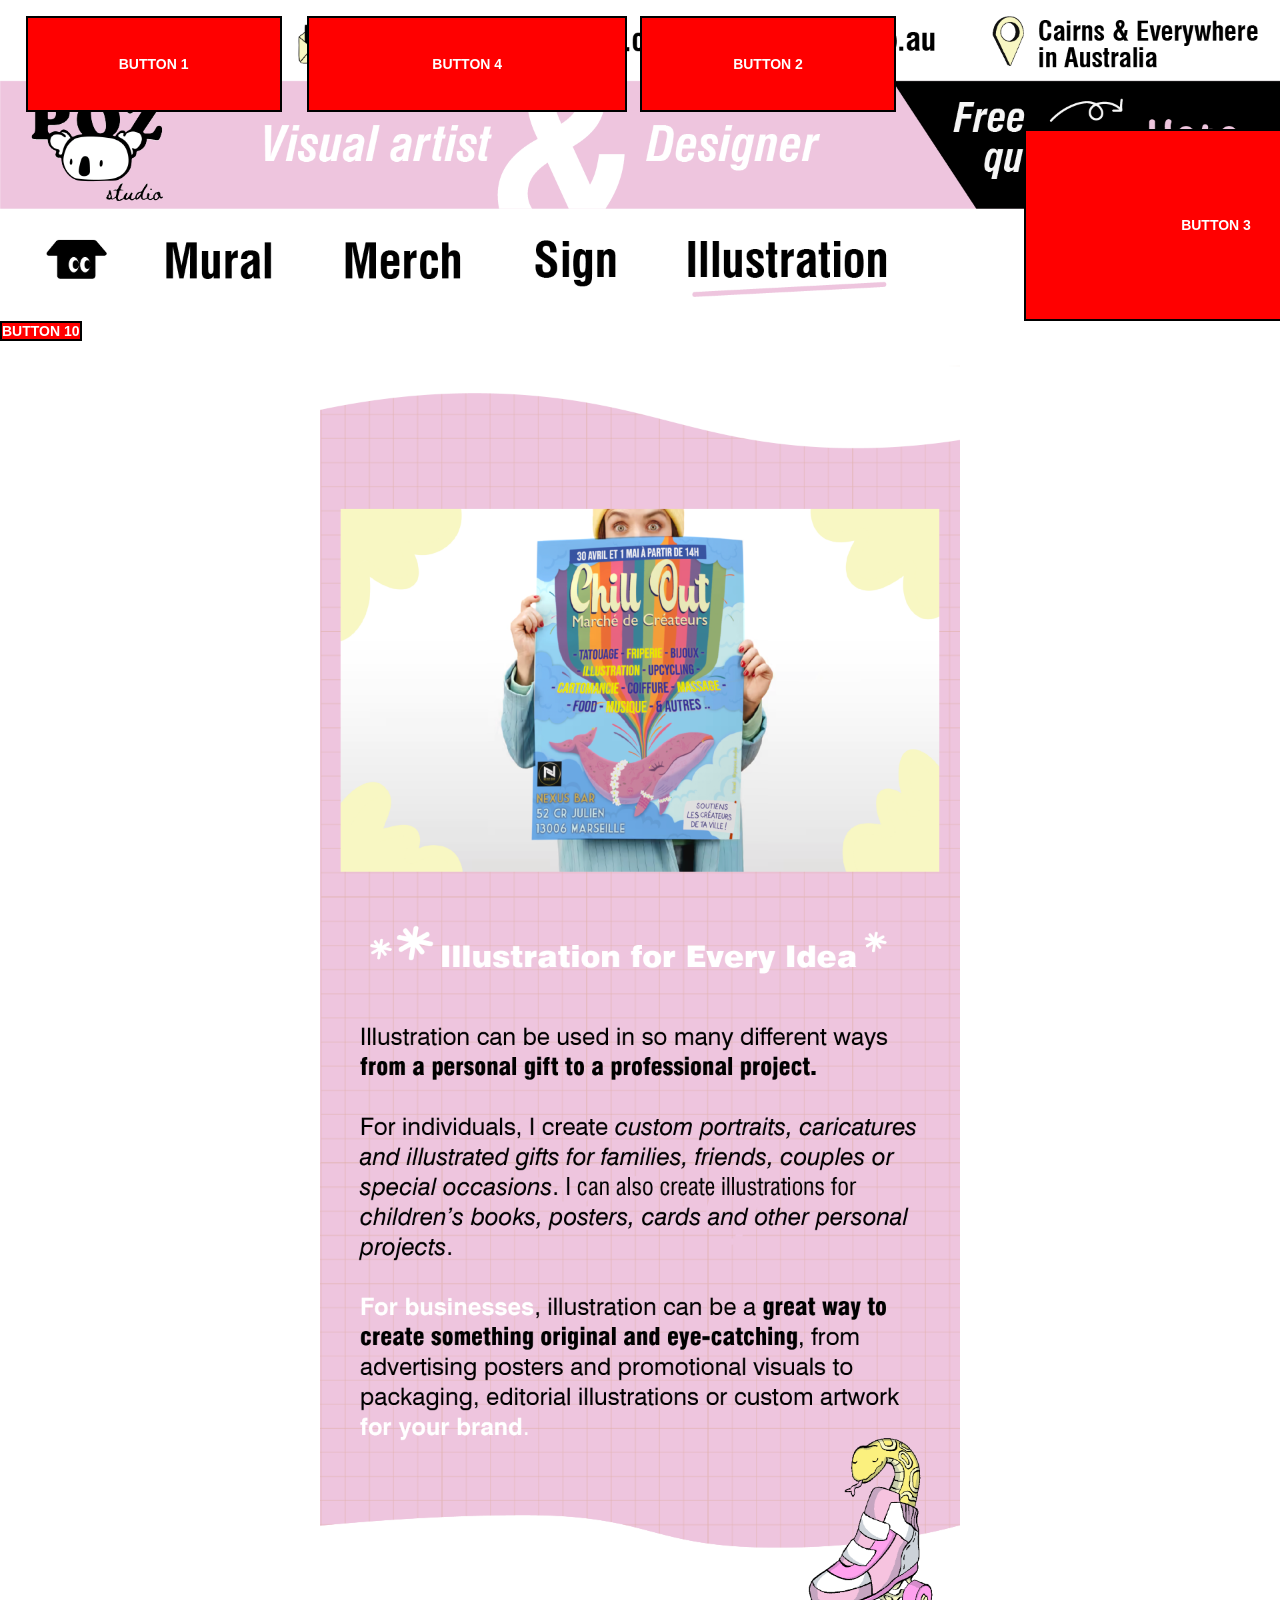
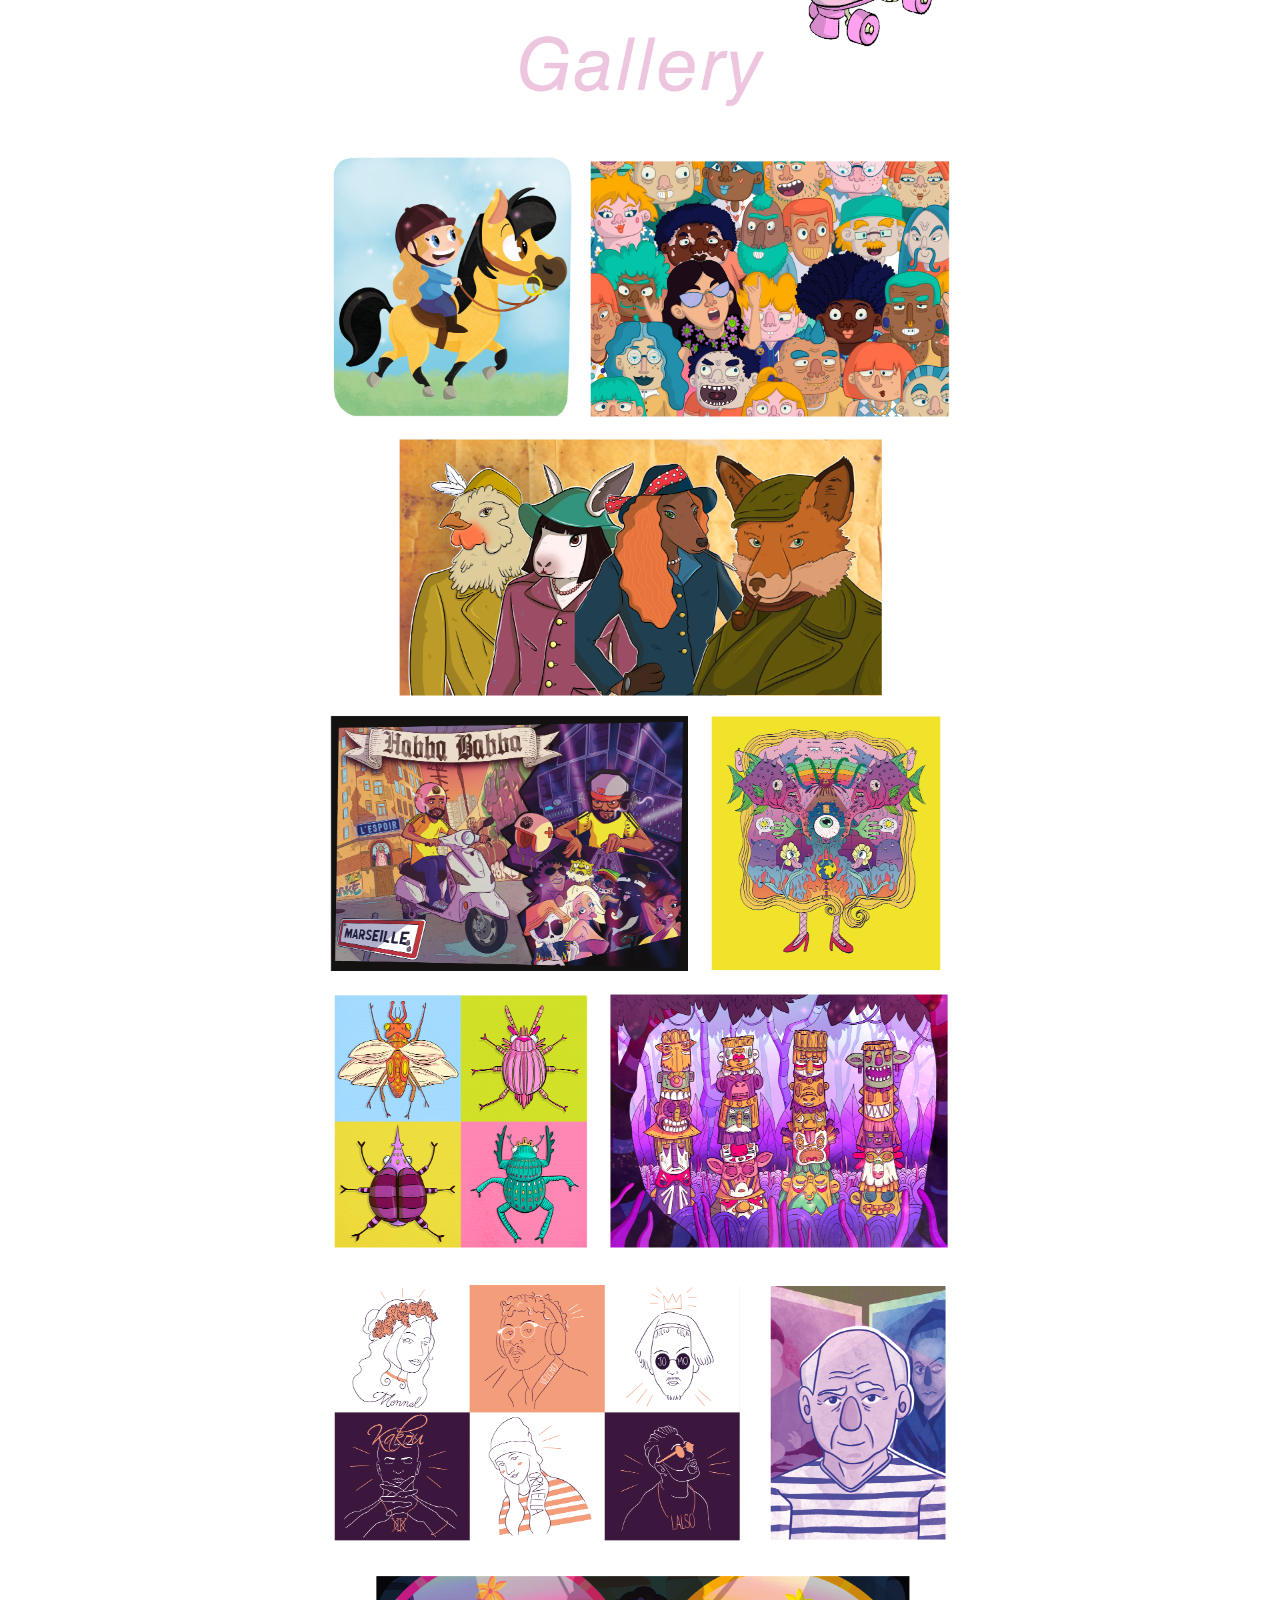
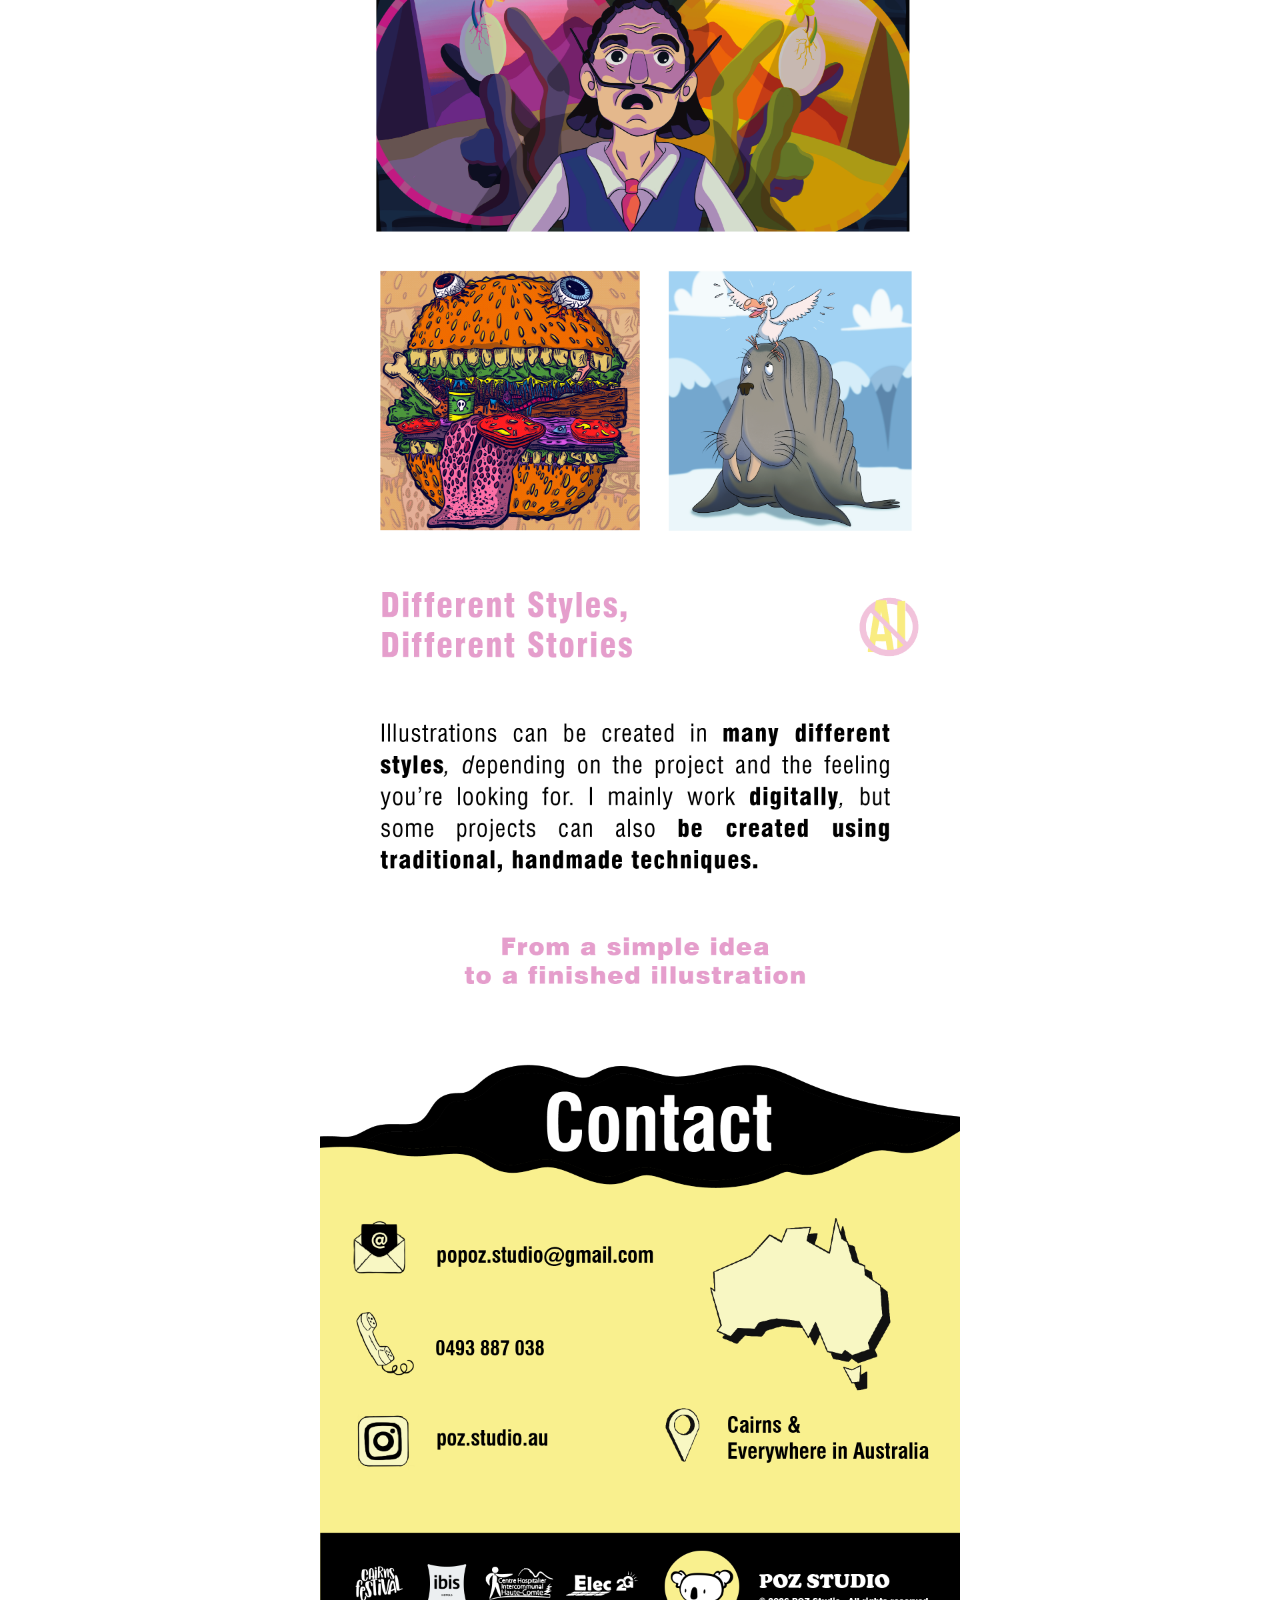
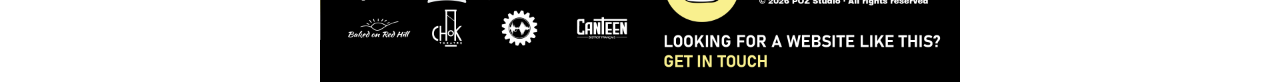
==== illustration.html @ 48303faa "Add files via upload" ====
<!DOCTYPE html>
<html lang="fr">
<head>
    <meta charset="UTF-8">
    <meta name="viewport" content="width=device-width, initial-scale=1.0">

    <title>POZ Studio</title>

    <link rel="icon" type="image/x-icon" href="favicon.ico">

    <link rel="stylesheet" href="style.css">
</head>

<body>

    <!-- =========================
         HEADER
         ========================= -->

    <header class="site-header">

        <img src="header-illustration.png" alt="Header">

        <!-- BOUTONS DU HEADER -->

        <a href="tel:+61493887038" class="hotspot header-button-1">
            BUTTON 1
        </a>

        <a href="https://www.instagram.com/poz.studio.au/" class="hotspot header-button-2">
            BUTTON 2
        </a>

        <a href="quote.html" class="hotspot header-button-3">
            BUTTON 3
        </a>

        <a href="mailto:popoz.studio@gmail.com?subject=Contact&body=Hi%20Pauline%21" class="hotspot header-button-4">
            BUTTON 4
        </a>

        <a href="index.html" class="hotspot header-button-5">
            BUTTON 5
        </a>

        <a href="mural.html" class="hotspot header-button-6">
            BUTTON 6
        </a>

        <a href="merch.html" class="hotspot header-button-7">
            BUTTON 7
        </a>

        <a href="sign.html" class="hotspot header-button-8">
            BUTTON 8
        </a>

        <a href="illustration.html" class="hotspot header-button-9">
            BUTTON 9
        </a>
<a href="index.html" class="hotspot header-button-10">
    BUTTON 10
</a>
    </header>


    <!-- =========================
         CORPS DU SITE
         ========================= -->

    <main>

        <div class="body-container">

            <img
                src="illustration.png"
                alt="Illustration"
                class="body-image"
            >

        </div>

    </main>

</body>
</html>
---- style.css ----
/* ========================================
   RESET
   ======================================== */

* {
    box-sizing: border-box;
}

html,
body {
    margin: 0;
    padding: 0;
}

body {
    background: white;
}


/* ========================================
   HEADER
   ======================================== */

.site-header {
    position: relative;
    width: 100%;
}

.site-header > img {
    display: block;
    width: 100%;
    height: auto;
}


/* ========================================
   CORPS DU SITE
   ======================================== */

.body-container {
    position: relative;

    width: 50%;
    max-width: 1920px;

    margin: 0 auto;
}

.body-image {
    display: block;

    width: 100%;
    height: auto;
}


/* ========================================
   GIF
   ======================================== */

.gif-container {
    position: relative;
}

.gif-image {
    display: block;

    width: 100%;
    height: auto;
}


/* ========================================
   BOUTONS
   ======================================== */

.hotspot {
    position: absolute;

    display: flex;
    align-items: center;
    justify-content: center;

    background: red;
    color: white;

    text-decoration: none;
    font-family: Arial, sans-serif;
    font-size: 14px;
    font-weight: bold;

    border: 2px solid black;

    cursor: pointer;

    z-index: 10;
}


/* ========================================
   BOUTONS DU HEADER
   ======================================== */

.header-button-1 {
    left: 2%;
    top: 5%;

    width: 20%;
    height: 30%;
}


.header-button-2 {
    left: 50%;
    top: 5%;

    width: 20%;
    height: 30%;
}


.header-button-3 {
    left: 80%;
    top: 40%;

    width: 30%;
    height: 60%;
}


.header-button-4 {
    left: 24%;
    top: 5%;

    width: 25%;
    height: 30%;
}


/* ========================================
   BOUTONS DU CORPS
   ======================================== */

.body-button-1 {
    left: 35%;
    top: 38.5%;

    width: 30%;
    height: 2.5%;
}


.body-button-2 {
    left: 35%;
    top: 42%;

    width: 30%;
    height: 2.5%;
}


.body-button-3 {
    left: 35%;
    top: 45%;

    width: 30%;
    height: 2.5%;
}


.body-button-4 {
    left: 35%;
    top: 48%;

    width: 30%;
    height: 2.5%;
}


/* ========================================
   MOBILE
   ======================================== */

@media (max-width: 768px) {

    .body-container {
        width: 100%;
    }

}
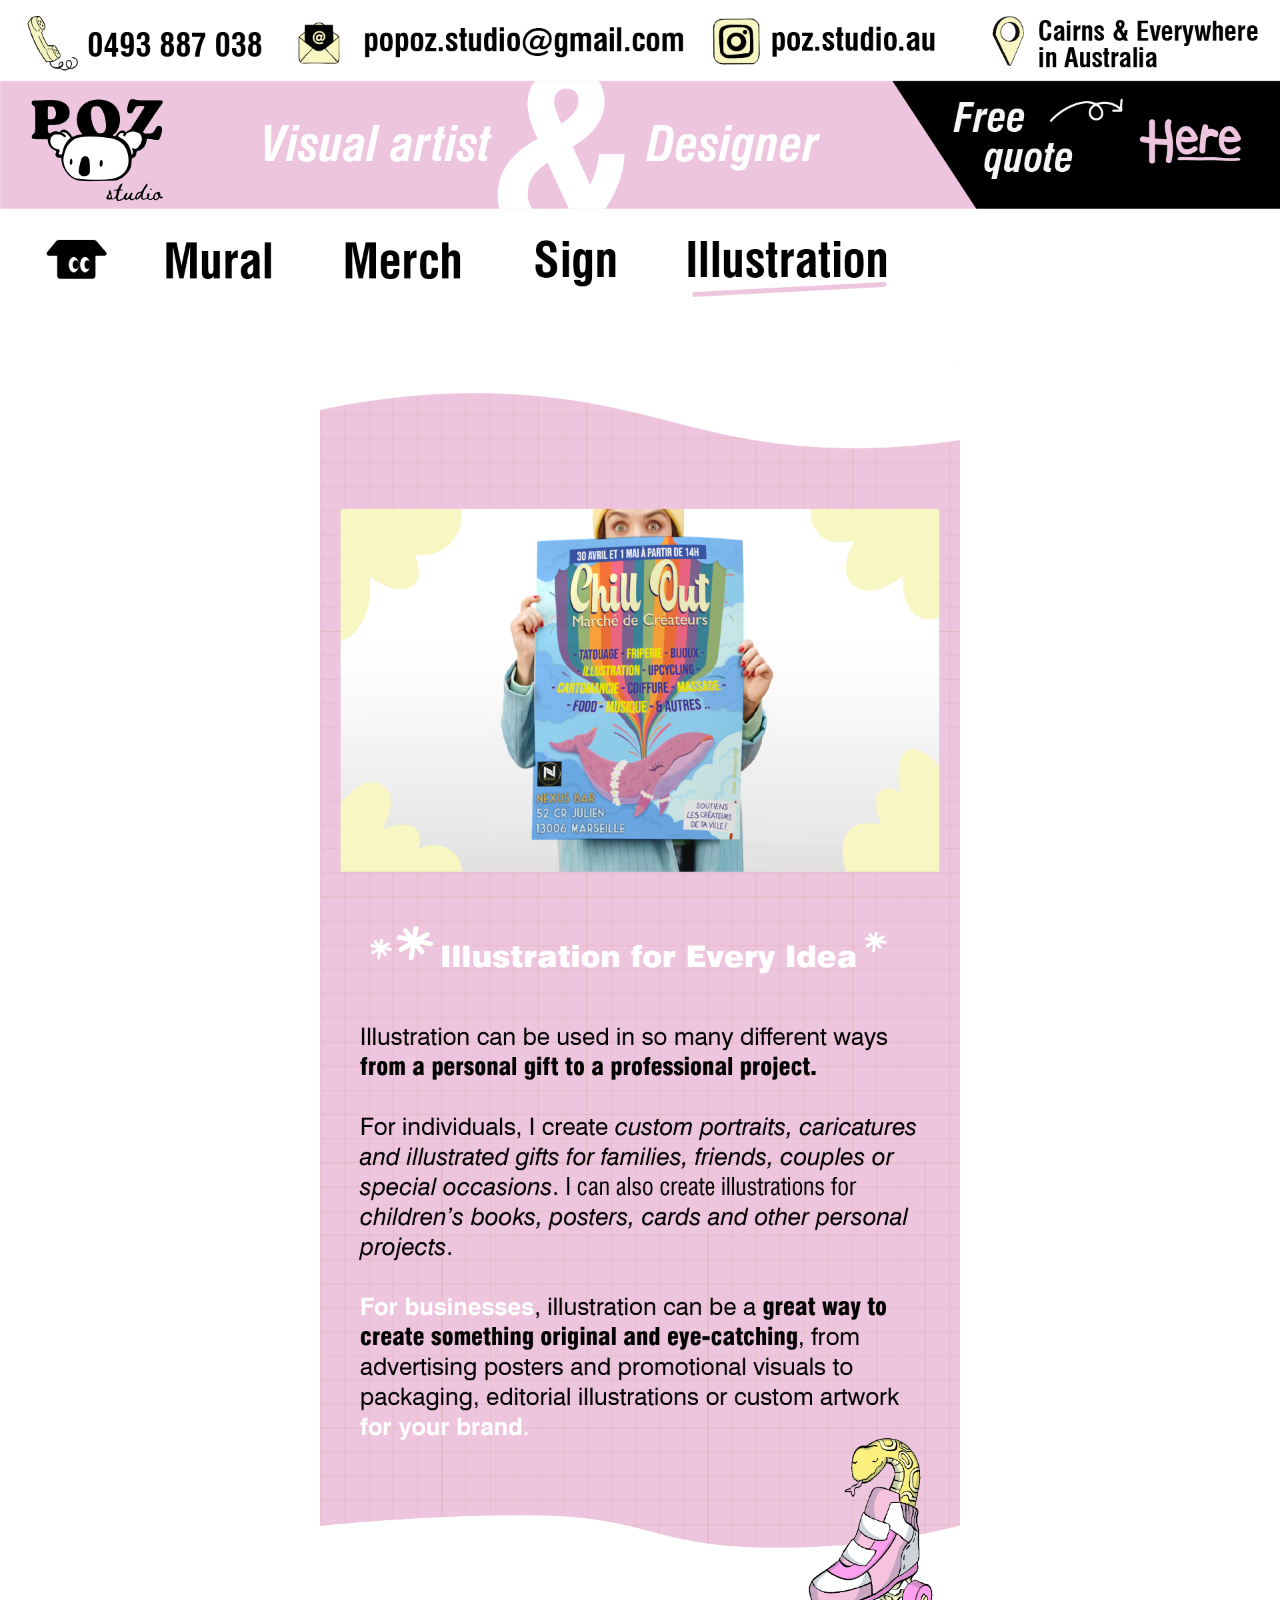
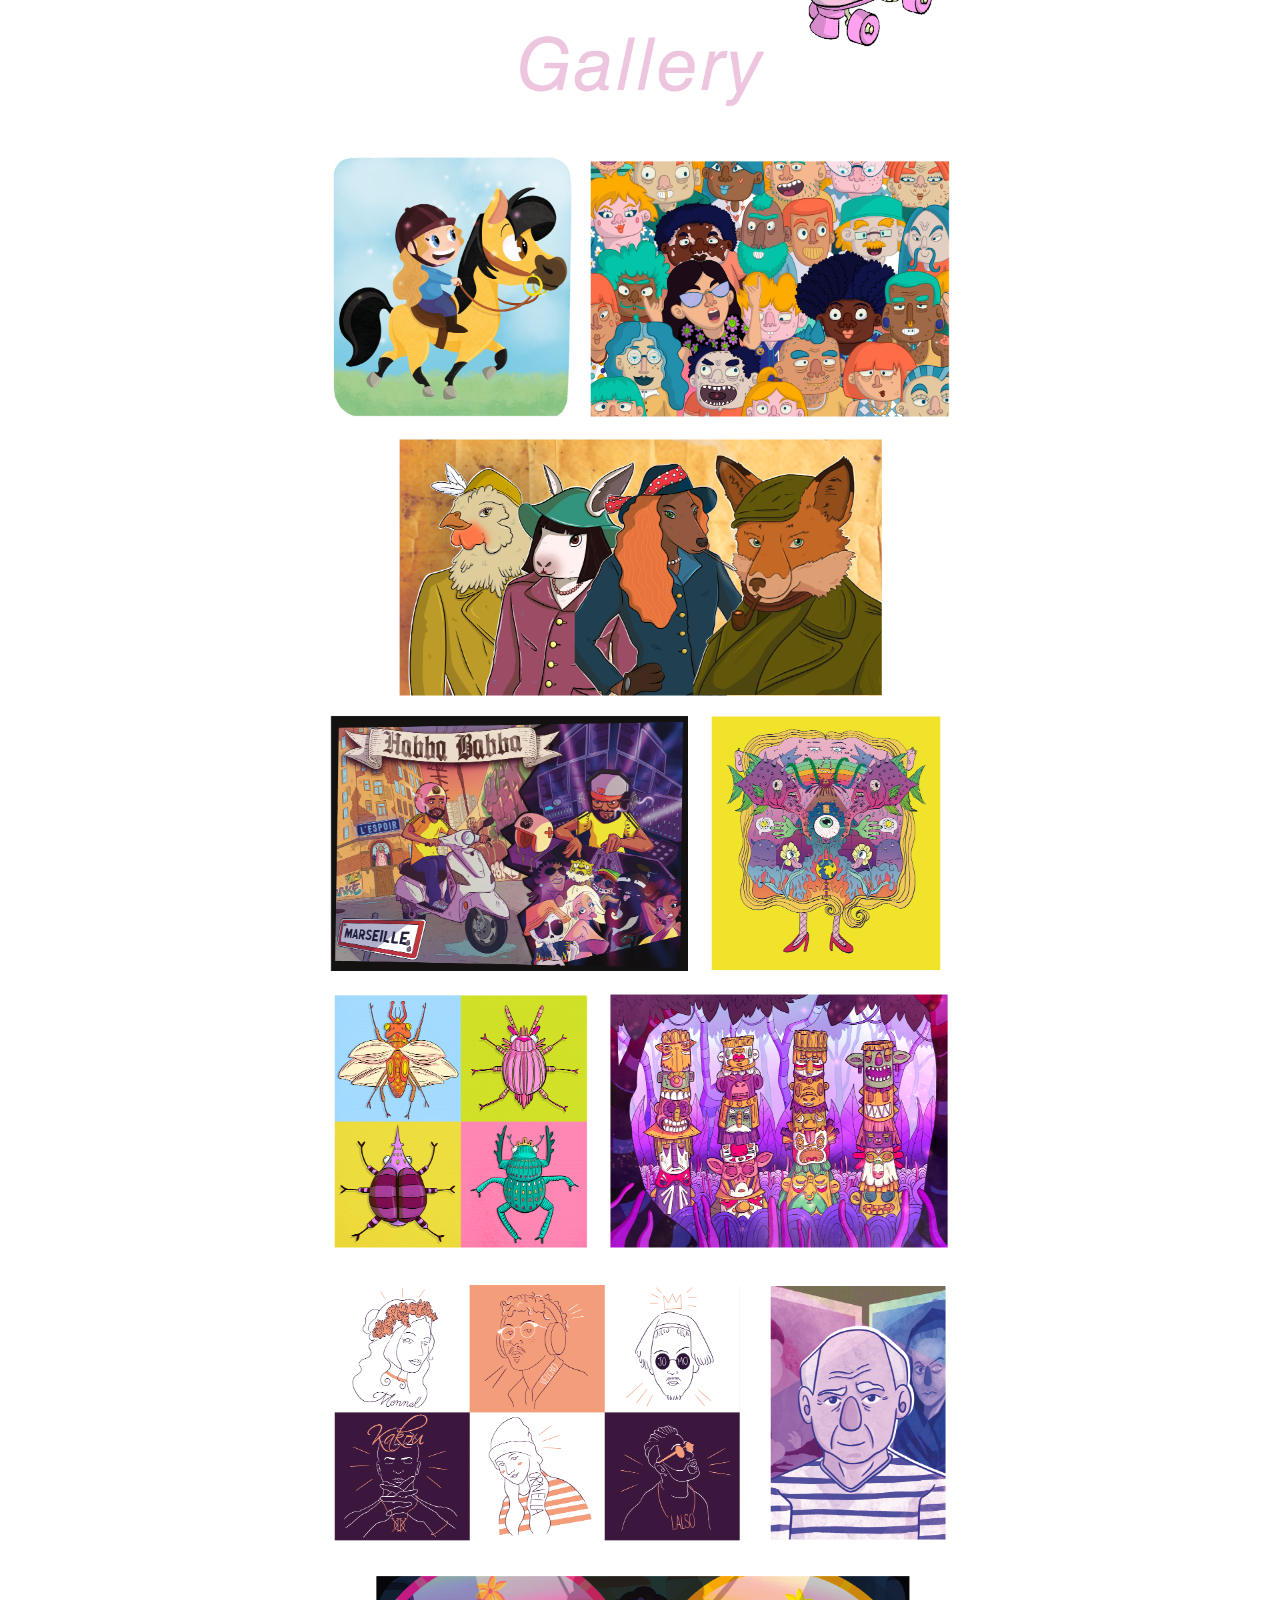
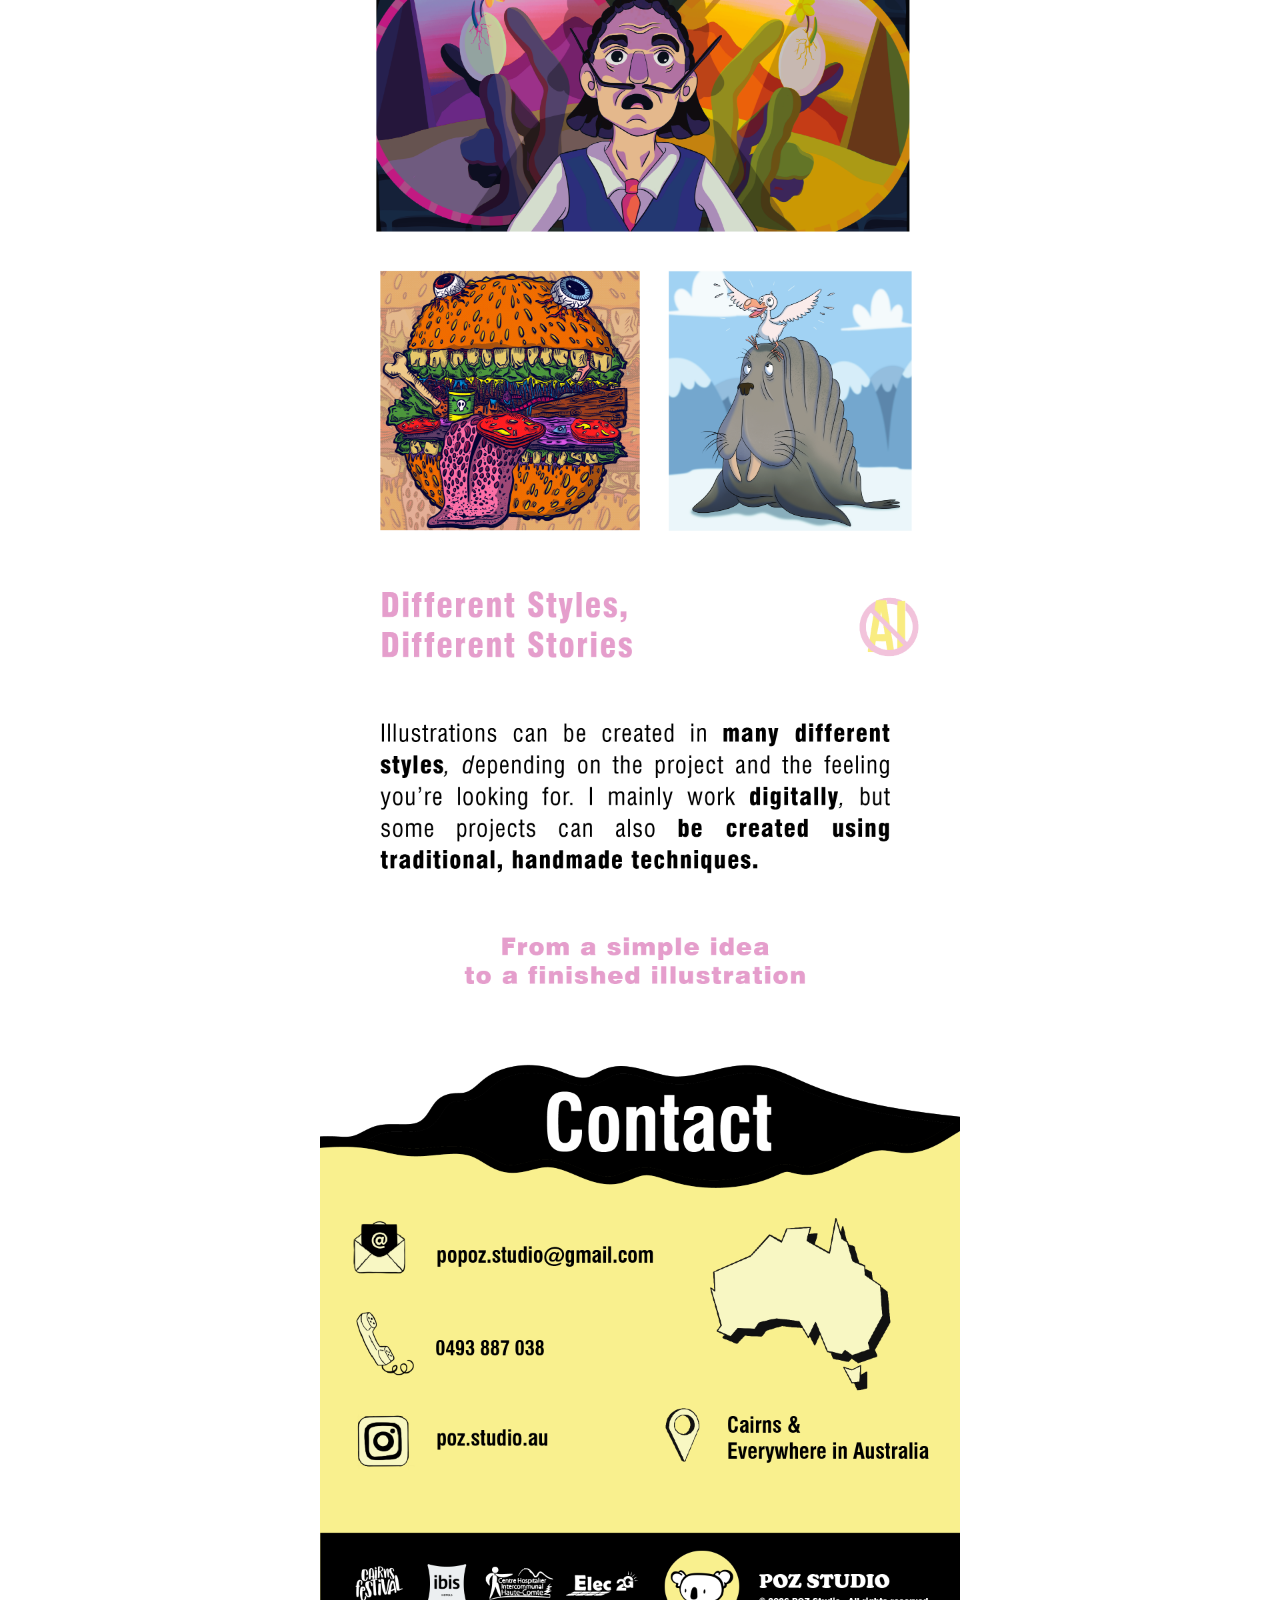
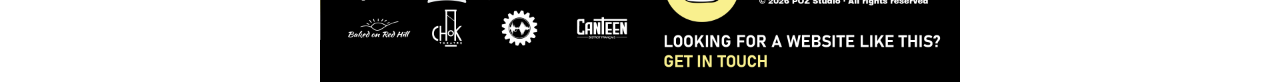
==== commit a1b42d7a: "Add files via upload" ====
--- a/illustration.html
+++ b/illustration.html
@@ -1,86 +1,100 @@
-<!DOCTYPE html>
-<html lang="fr">
-<head>
-    <meta charset="UTF-8">
-    <meta name="viewport" content="width=device-width, initial-scale=1.0">
-
-    <title>POZ Studio</title>
-
-    <link rel="icon" type="image/x-icon" href="favicon.ico">
-
-    <link rel="stylesheet" href="style.css">
-</head>
-
-<body>
-
-    <!-- =========================
-         HEADER
-         ========================= -->
-
-    <header class="site-header">
-
-        <img src="header-illustration.png" alt="Header">
-
-        <!-- BOUTONS DU HEADER -->
-
-        <a href="tel:+61493887038" class="hotspot header-button-1">
-            BUTTON 1
-        </a>
-
-        <a href="https://www.instagram.com/poz.studio.au/" class="hotspot header-button-2">
-            BUTTON 2
-        </a>
-
-        <a href="quote.html" class="hotspot header-button-3">
-            BUTTON 3
-        </a>
-
-        <a href="mailto:popoz.studio@gmail.com?subject=Contact&body=Hi%20Pauline%21" class="hotspot header-button-4">
-            BUTTON 4
-        </a>
-
-        <a href="index.html" class="hotspot header-button-5">
-            BUTTON 5
-        </a>
-
-        <a href="mural.html" class="hotspot header-button-6">
-            BUTTON 6
-        </a>
-
-        <a href="merch.html" class="hotspot header-button-7">
-            BUTTON 7
-        </a>
-
-        <a href="sign.html" class="hotspot header-button-8">
-            BUTTON 8
-        </a>
-
-        <a href="illustration.html" class="hotspot header-button-9">
-            BUTTON 9
-        </a>
-<a href="index.html" class="hotspot header-button-10">
-    BUTTON 10
-</a>
-    </header>
-
-
-    <!-- =========================
-         CORPS DU SITE
-         ========================= -->
-
-    <main>
-
-        <div class="body-container">
-
-            <img
-                src="illustration.png"
-                alt="Illustration"
-                class="body-image"
-            >
-
-        </div>
-
-    </main>
-
-</body>
+<!DOCTYPE html>
+<html lang="en-AU">
+<head>
+    <meta charset="UTF-8">
+    <meta name="viewport" content="width=device-width, initial-scale=1.0">
+
+    <title>Custom Illustration & Artwork | POZ Studio Cairns</title>
+
+    <meta name="description" content="Explore custom illustration and creative artwork by POZ Studio for personal, business and commercial projects in Cairns, Queensland and across Australia.">
+    <meta name="robots" content="index, follow, max-image-preview:large">
+    <link rel="canonical" href="https://pozstudio.com.au/illustration.html">
+    <meta property="og:type" content="website">
+    <meta property="og:site_name" content="POZ Studio">
+    <meta property="og:title" content="Custom Illustration & Artwork | POZ Studio Cairns">
+    <meta property="og:description" content="Explore custom illustration and creative artwork by POZ Studio for personal, business and commercial projects in Cairns, Queensland and across Australia.">
+    <meta property="og:url" content="https://pozstudio.com.au/illustration.html">
+    <meta property="og:image" content="https://pozstudio.com.au/body.png">
+    <meta name="twitter:card" content="summary_large_image">
+    <meta name="twitter:title" content="Custom Illustration & Artwork | POZ Studio Cairns">
+    <meta name="twitter:description" content="Explore custom illustration and creative artwork by POZ Studio for personal, business and commercial projects in Cairns, Queensland and across Australia.">
+    <meta name="twitter:image" content="https://pozstudio.com.au/body.png">
+
+    <link rel="icon" type="image/x-icon" href="favicon.ico">
+
+    <link rel="stylesheet" href="style.css">
+</head>
+
+<body>
+
+    <!-- =========================
+         HEADER
+         ========================= -->
+
+    <header class="site-header">
+
+        <img src="header-illustration.png" alt="POZ Studio custom illustration">
+
+        <!-- BOUTONS DU HEADER -->
+
+        <a href="tel:+61493887038" class="hotspot header-button-1" aria-label="Call POZ Studio">
+            BUTTON 1
+        </a>
+
+        <a href="https://www.instagram.com/poz.studio.au/" class="hotspot header-button-2" aria-label="Visit POZ Studio on Instagram">
+            BUTTON 2
+        </a>
+
+        <a href="quote.html" class="hotspot header-button-3" aria-label="Request a quote">
+            BUTTON 3
+        </a>
+
+        <a href="mailto:popoz.studio@gmail.com?subject=Contact&body=Hi%20Pauline%21" class="hotspot header-button-4" aria-label="Email POZ Studio">
+            BUTTON 4
+        </a>
+
+        <a href="index.html" class="hotspot header-button-5" aria-label="Home">
+            BUTTON 5
+        </a>
+
+        <a href="mural.html" class="hotspot header-button-6" aria-label="Murals">
+            BUTTON 6
+        </a>
+
+        <a href="merch.html" class="hotspot header-button-7" aria-label="Merchandise">
+            BUTTON 7
+        </a>
+
+        <a href="sign.html" class="hotspot header-button-8" aria-label="Signage">
+            BUTTON 8
+        </a>
+
+        <a href="illustration.html" class="hotspot header-button-9" aria-label="Illustration">
+            BUTTON 9
+        </a>
+<a href="index.html" class="hotspot header-button-10" aria-label="Home">
+    BUTTON 10
+</a>
+    </header>
+
+
+    <!-- =========================
+         CORPS DU SITE
+         ========================= -->
+
+    <main>
+
+        <div class="body-container">
+
+            <img
+                src="illustration.png"
+                alt="Custom illustration and creative artwork portfolio by POZ Studio"
+                class="body-image"
+            >
+
+        </div>
+
+    </main>
+
+</body>
 </html>
--- a/style.css
+++ b/style.css
@@ -81,15 +81,17 @@
     align-items: center;
     justify-content: center;
 
-    background: red;
-    color: white;
+    background: transparent;
+    color: transparent;
 
     text-decoration: none;
     font-family: Arial, sans-serif;
     font-size: 14px;
     font-weight: bold;
 
-    border: 2px solid black;
+    border: none;
+outline: none;
+-webkit-tap-highlight-color: transparent;
 
     cursor: pointer;
 
@@ -106,34 +108,89 @@
     top: 5%;
 
     width: 20%;
-    height: 30%;
+    height: 20%;
 }
 
 
 .header-button-2 {
-    left: 50%;
+    left: 55%;
     top: 5%;
 
     width: 20%;
-    height: 30%;
+    height: 20%;
 }
 
 
 .header-button-3 {
-    left: 80%;
-    top: 40%;
-
-    width: 30%;
-    height: 60%;
+    left: 79.5%;
+    top: 27%;
+
+    width: 20%;
+    height: 39%;
 }
 
 
 .header-button-4 {
-    left: 24%;
+    left: 23%;
     top: 5%;
 
-    width: 25%;
-    height: 30%;
+    width: 31%;
+    height: 20%;
+}
+
+
+.header-button-5 {
+    left: 2%;
+    top: 27%;
+
+    width: 20%;
+    height: 39%;
+}
+
+
+.header-button-6 {
+    left: 9%;
+    top: 70%;
+
+    width: 12.5%;
+    height: 25%;
+}
+
+
+.header-button-7 {
+    left: 21.5%;
+    top: 70%;
+
+    width: 15%;
+    height: 25%;
+}
+
+
+.header-button-8 {
+    left: 36.5%;
+    top: 70%;
+
+    width: 14%;
+    height: 25%;
+}
+
+
+.header-button-9 {
+    left: 50.5%;
+    top: 70%;
+
+    width: 19%;
+    height: 25%;
+}
+
+
+
+.header-button-10 {
+    left: 2%;
+    top: 70%;
+
+    width: 7%;
+    height: 25%;
 }
 
 
@@ -143,39 +200,81 @@
 
 .body-button-1 {
     left: 35%;
-    top: 38.5%;
-
-    width: 30%;
+    top: 37%;
+
+    width: 32%;
     height: 2.5%;
 }
 
 
 .body-button-2 {
     left: 35%;
-    top: 42%;
-
-    width: 30%;
+    top: 40.3%;
+
+    width: 32%;
     height: 2.5%;
 }
 
 
 .body-button-3 {
     left: 35%;
-    top: 45%;
-
-    width: 30%;
+    top: 43.6%;
+
+    width: 32%;
     height: 2.5%;
 }
 
 
 .body-button-4 {
     left: 35%;
-    top: 48%;
-
-    width: 30%;
-    height: 2.5%;
-}
-
+    top: 46.8%;
+
+    width: 32%;
+    height: 2.5%;
+}
+
+.body-button-11 {
+    left: 25%;
+    top: 15%;
+
+    width: 50%;
+    height: 10%;
+}
+
+
+.body-button-12 {
+    left: 25%;
+    top: 30%;
+
+    width: 50%;
+    height: 10%;
+}
+
+
+.body-button-13 {
+    left: 25%;
+    top: 46%;
+
+    width: 50%;
+    height: 10%;
+}
+
+
+.body-button-14 {
+    left: 25%;
+    top: 60%;
+
+    width: 50%;
+    height: 10%;
+}
+
+.body-button-15 {
+    left: 25%;
+    top: 74%;
+
+    width: 50%;
+    height: 10%;
+}
 
 /* ========================================
    MOBILE
